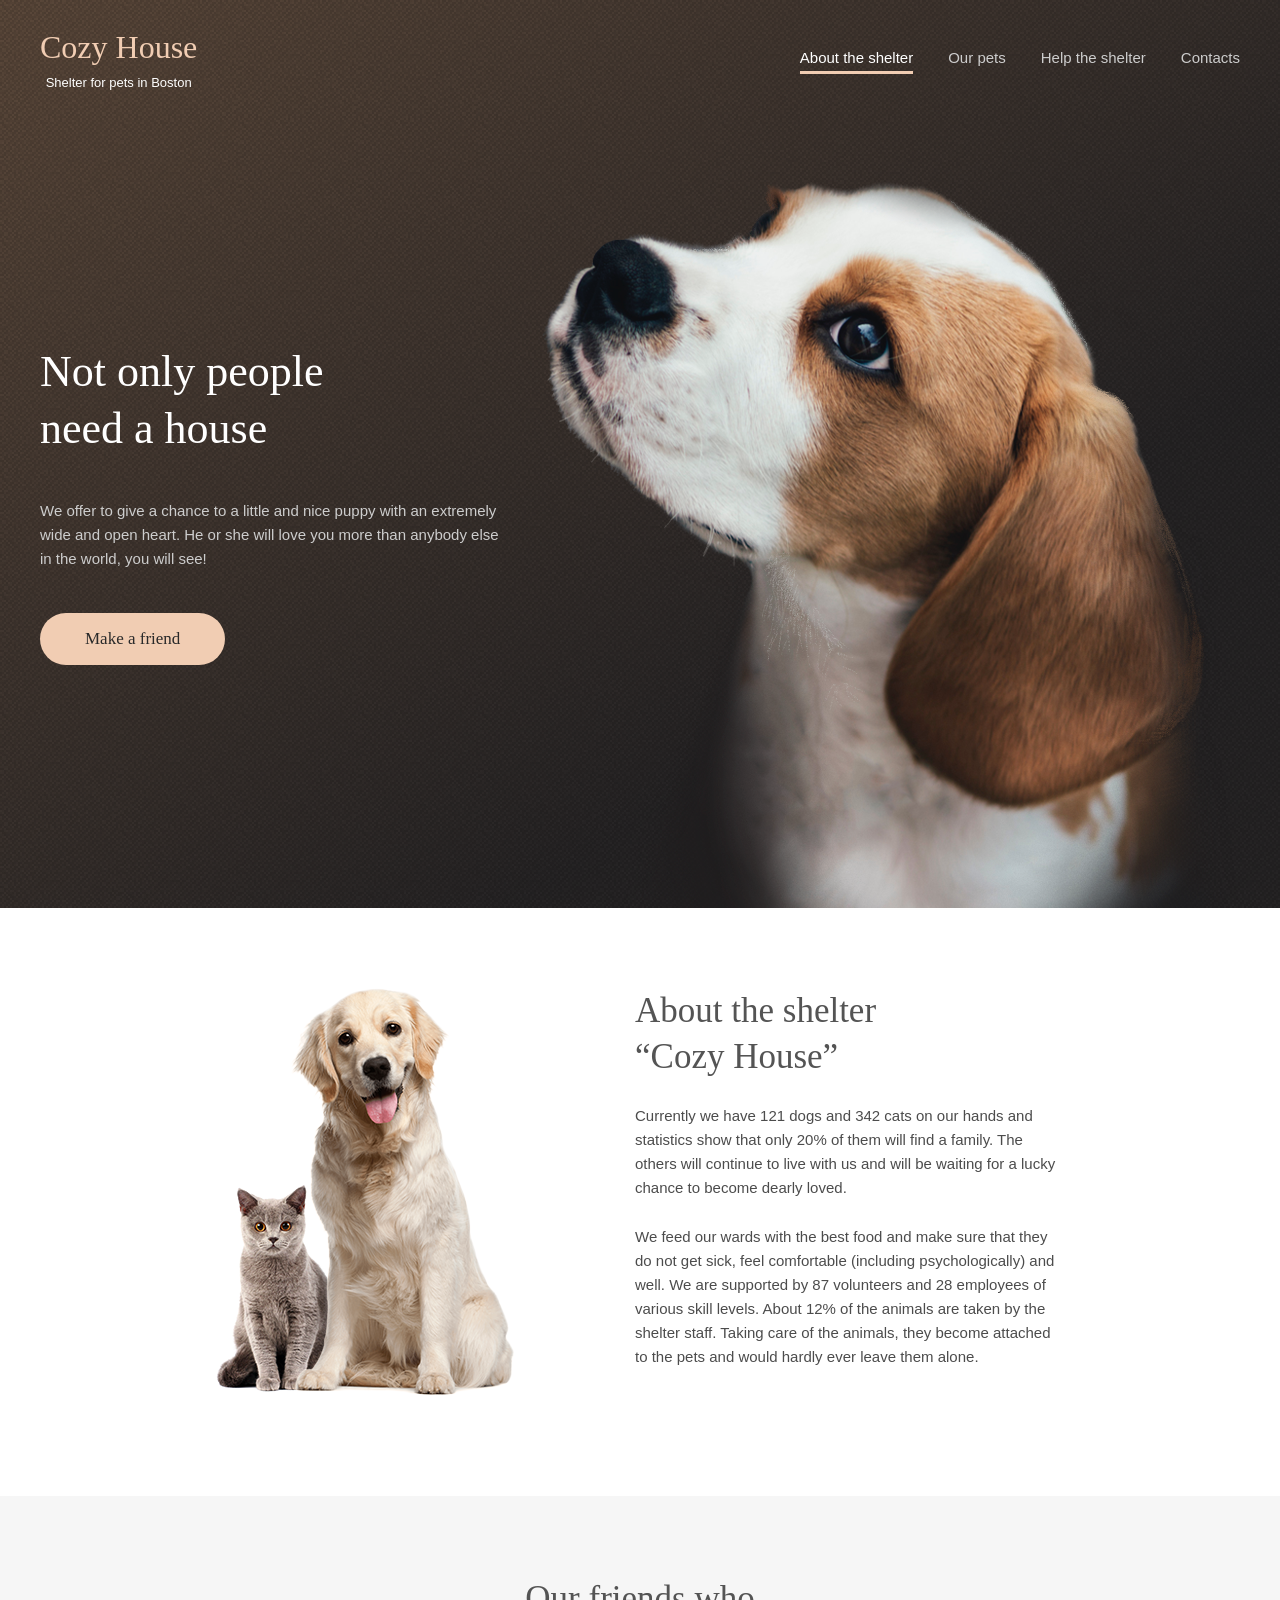
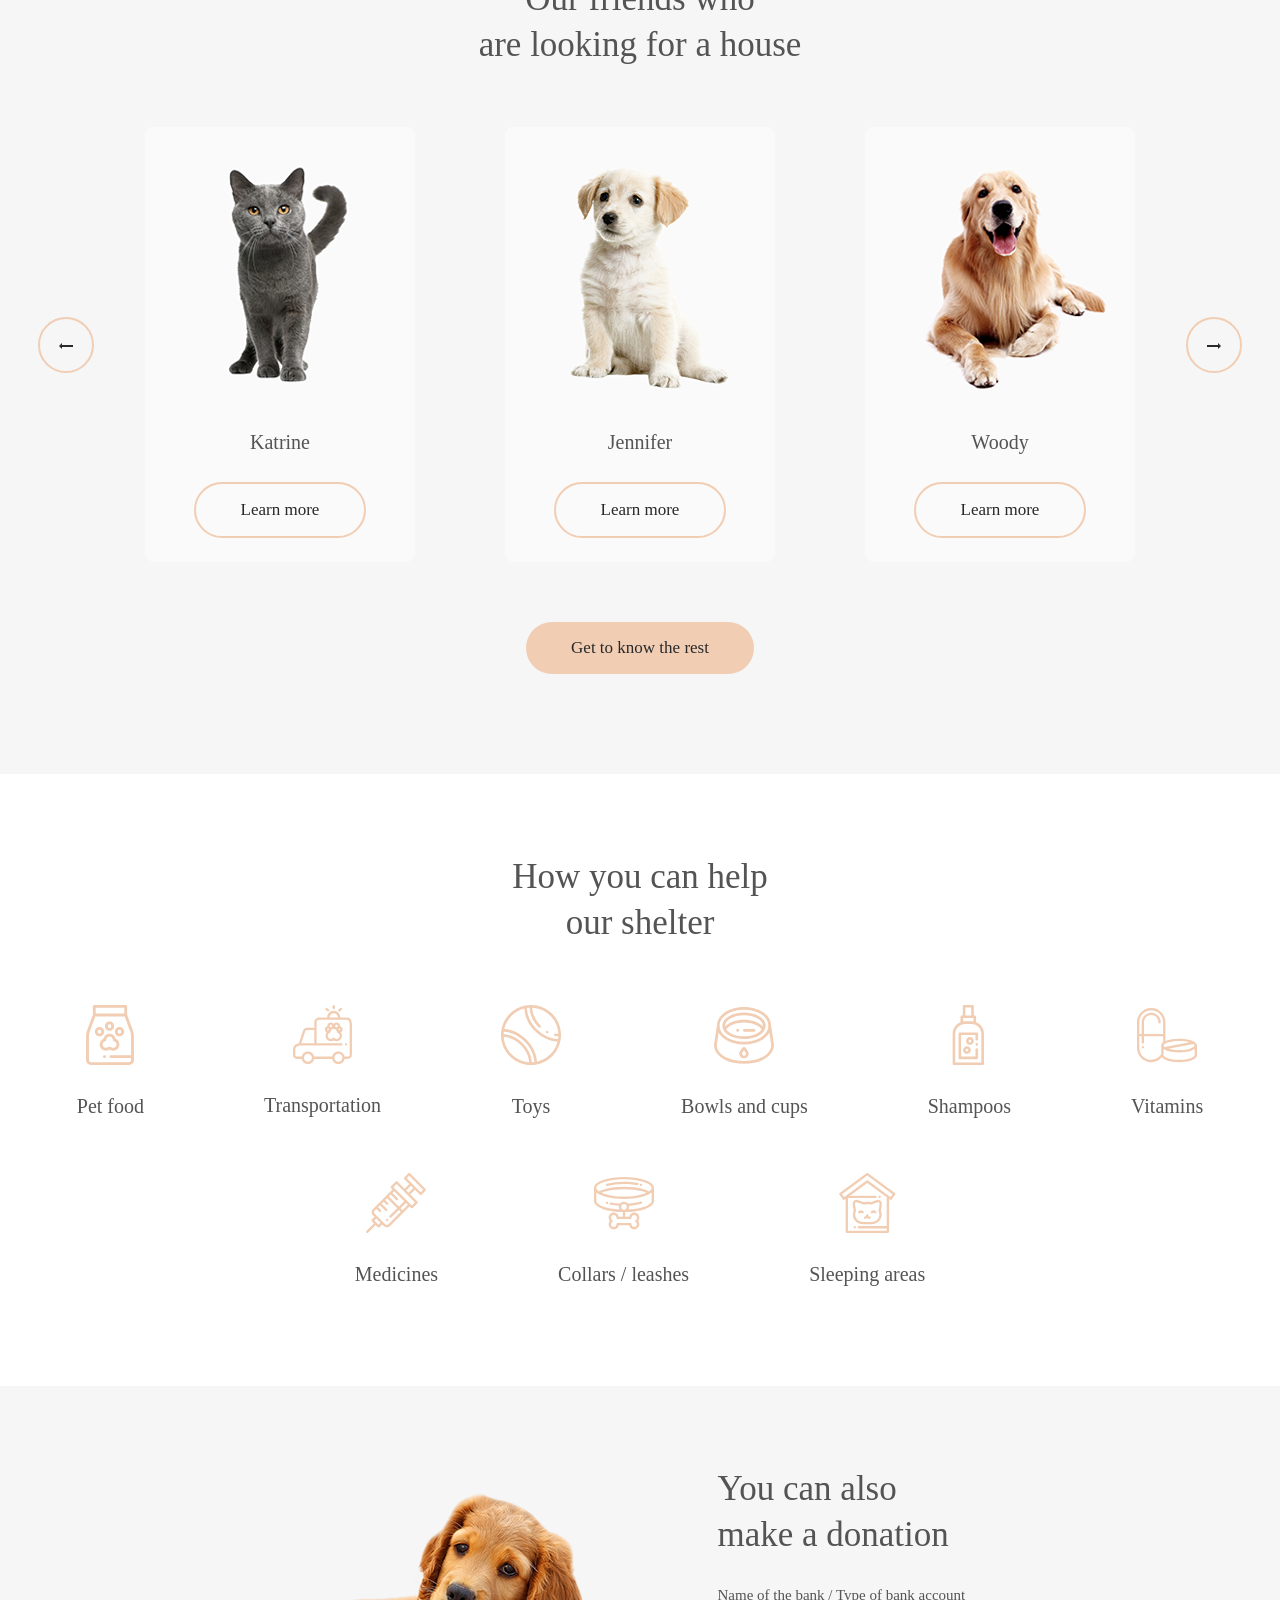
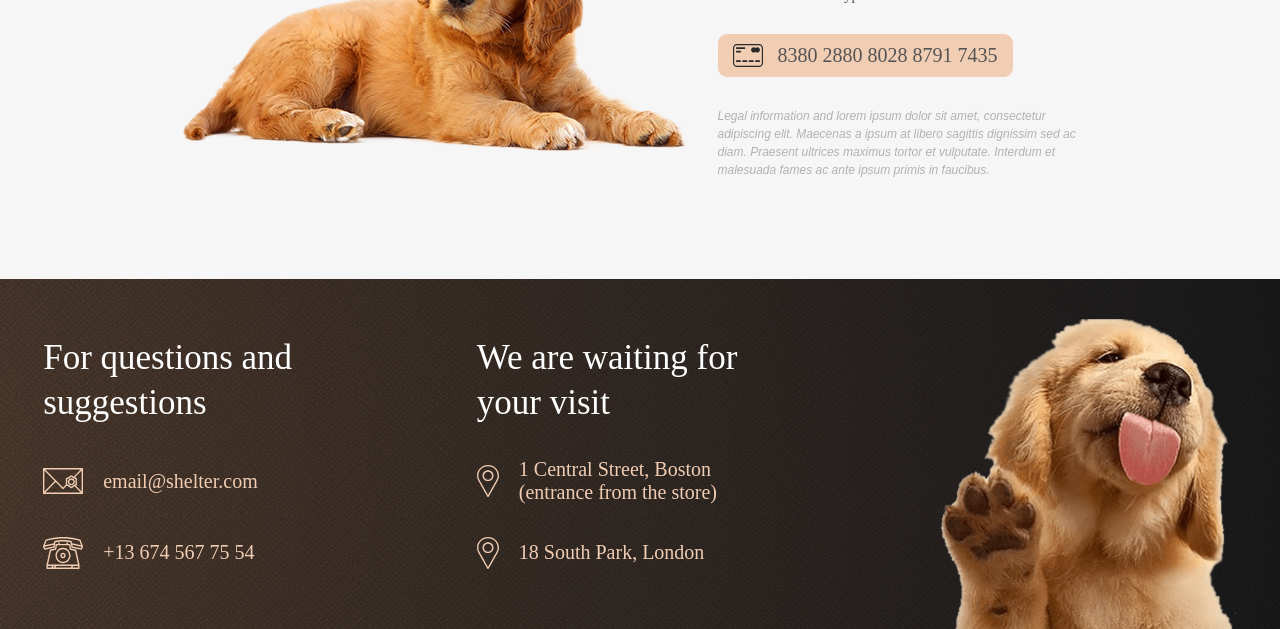
==== index.html @ e9c7942c "fix: images width, help section 320px" ====
<!doctype html>
<html lang="en">
  <head>
    <meta charset="UTF-8" />
    <meta name="viewport" content="width=device-width, initial-scale=1.0" />
    <title>Vite App</title>
    <link rel="stylesheet" href="src/assets/main.css" />
  </head>
  <body>
    <section id="hero" class="main-page__hero">
      <header class="main-page__hero-header">
        <strong class="main-page__hero-header-logo">
          <p class="logo-title main-page__hero-header-logo-title">Cozy House</p>
          <span class="logo-subtitle main-page__hero-header-logo-subtitle"
            >Shelter for pets in Boston</span
          >
        </strong>

        <nav class="main-page__hero-nav">
          <a class="p-l main-page__hero-nav-link-selected">About the shelter</a>
          <a class="p-l main-page__hero-nav-link" href="/our-pets.html"
            >Our pets</a
          >
          <a class="p-l main-page__hero-nav-link">Help the shelter</a>
          <a class="p-l main-page__hero-nav-link">Contacts</a>
        </nav>
        <button
          class="main-page__hero-nav-toggle"
          popovertarget="nav-panel-popover"
        >
          <svg
            width="30"
            height="22"
            viewBox="0 0 30 22"
            fill="none"
            xmlns="http://www.w3.org/2000/svg"
          >
            <line y1="21" x2="30" y2="21" stroke="#F1CDB3" stroke-width="2" />
            <line y1="11" x2="30" y2="11" stroke="#F1CDB3" stroke-width="2" />
            <line y1="1" x2="30" y2="1" stroke="#F1CDB3" stroke-width="2" />
          </svg>
        </button>
      </header>
      <div class="main-page__hero-start">
        <div class="main-page__hero-content">
          <h2 class="h2 main-page__hero-content-greeting">
            Not only people need a house
          </h2>
          <p class="p-l main-page__hero-content-description">
            We offer to give a chance to a little and nice puppy with an
            extremely wide and open heart. He or she will love you more than
            anybody else in the world, you will see!
          </p>
          <button class="button button-primary button-large">
            Make a friend
          </button>
        </div>
        <img src="src/assets/start-screen-puppy.png" alt="Puppy start screen" />
      </div>
    </section>

    <div id="nav-panel-popover" popover class="popover">
      <header class="popover__header">
        <button
          class="main-page__hero-nav-toggle"
          popovertarget="nav-panel-popover"
        >
          <svg
            width="30"
            height="30"
            viewBox="0 0 30 30"
            fill="none"
            xmlns="http://www.w3.org/2000/svg"
          >
            <line x1="24" y1="30" x2="24" stroke="#F1CDB3" stroke-width="2" />
            <line x1="14" y1="30" x2="14" stroke="#F1CDB3" stroke-width="2" />
            <line x1="4" y1="30" x2="4" stroke="#F1CDB3" stroke-width="2" />
          </svg>
        </button>
      </header>
      <nav class="popover__nav">
        <a class="p-mobile-menu popover__nav-link popover__nav-link-selected"
          >About the shelter</a
        >
        <a class="p-mobile-menu popover__nav-link" href="/our-pets.html"
          >Our pets</a
        >
        <a class="p-mobile-menu popover__nav-link">Help the shelter</a>
        <a class="p-mobile-menu popover__nav-link">Contacts</a>
      </nav>
    </div>

    <main id="main-page">
      <section id="about" class="main-page__about">
        <img
          class="main-page__about-image"
          loading="lazy"
          src="src/assets/about-pets.png"
          alt="about pets image"
        />
        <div class="main-page__about-content">
          <h3 class="h3 main-page__about-content-header">
            About the shelter<br />“Cozy House”
          </h3>
          <p class="p-l main-page__about-content-text">
            Currently we have 121 dogs and 342 cats on our hands and statistics
            show that only 20% of them will find a family. The others will
            continue to live with us and will be waiting for a lucky chance to
            become dearly loved.
          </p>
          <p class="p-l main-page__about-content-text">
            We feed our wards with the best food and make sure that they do not
            get sick, feel comfortable (including psychologically) and well. We
            are supported by 87 volunteers and 28 employees of various skill
            levels. About 12% of the animals are taken by the shelter staff.
            Taking care of the animals, they become attached to the pets and
            would hardly ever leave them alone.
          </p>
        </div>
      </section>
      <section id="pets" class="main-page__pets">
        <h3 class="h3 main-page__pets-header">
          Our friends who<br />
          are looking for a house
        </h3>
        <div class="main-page__pets-slider-container">
          <button class="button button-secondary button-short">
            <svg
              width="14"
              height="6"
              viewBox="0 0 14 6"
              fill="none"
              xmlns="http://www.w3.org/2000/svg"
            >
              <path d="M14 2V4H3V6L0 3L3 0V2H14Z" fill="#292929" />
            </svg>
          </button>
          <div class="main-page__pets-slider">
            <pet-card
              name="Katrine"
              img-url="./src/assets/pets-katrine.png"
            ></pet-card>
            <pet-card
              name="Jennifer"
              img-url="./src/assets/pets-jennifer.png"
            ></pet-card>
            <pet-card
              name="Woody"
              img-url="./src/assets/pets-woody.png"
            ></pet-card>
          </div>
          <button class="button button-secondary button-short">
            <svg
              width="14"
              height="6"
              viewBox="0 0 14 6"
              fill="none"
              xmlns="http://www.w3.org/2000/svg"
            >
              <path d="M0 4V2L11 2V0L14 3L11 6V4L0 4Z" fill="#292929" />
            </svg>
          </button>
        </div>
        <button class="button button-primary button-large">
          Get to know the rest
        </button>
      </section>
      <section id="help" class="main-page__help">
        <h3 class="h3 main-page__help-header">
          How you can help<br />
          our shelter
        </h3>
        <ul class="main-page__help-icons">
          <li>
            <figure class="main-page__help-icon">
              <img
                src="src/assets/icons/icon-pet-food.svg"
                alt="Pet food icon"
              />
              <figcaption class="h4">Pet food</figcaption>
            </figure>
          </li>
          <li>
            <figure class="main-page__help-icon">
              <img
                src="src/assets/icons/icon-transportation.svg"
                alt="Transportation icon"
              />
              <figcaption class="h4">Transportation</figcaption>
            </figure>
          </li>
          <li>
            <figure class="main-page__help-icon">
              <img src="src/assets/icons/icon-toys.svg" alt="Toys icon" />
              <figcaption class="h4">Toys</figcaption>
            </figure>
          </li>
          <li>
            <figure class="main-page__help-icon">
              <img
                src="src/assets/icons/icon-bowls-and-cups.svg"
                alt="Bowls and cups icon"
              />
              <figcaption class="h4">Bowls and cups</figcaption>
            </figure>
          </li>
          <li>
            <figure class="main-page__help-icon">
              <img
                src="src/assets/icons/icon-shampoos.svg"
                alt="Shampoos icon"
              />
              <figcaption class="h4">Shampoos</figcaption>
            </figure>
          </li>
          <li>
            <figure class="main-page__help-icon">
              <img
                src="src/assets/icons/icon-vitamins.svg"
                alt="Vitamins icon"
              />
              <figcaption class="h4">Vitamins</figcaption>
            </figure>
          </li>
          <li>
            <figure class="main-page__help-icon">
              <img
                src="src/assets/icons/icon-medicines.svg"
                alt="Medicines icon"
              />
              <figcaption class="h4">Medicines</figcaption>
            </figure>
          </li>
          <li>
            <figure class="main-page__help-icon">
              <img
                src="src/assets/icons/icon-collars-leashes.svg"
                alt="Collars / leashes icon"
              />
              <figcaption class="h4">Collars / leashes</figcaption>
            </figure>
          </li>
          <li>
            <figure class="main-page__help-icon">
              <img
                src="src/assets/icons/icon-sleeping-area.svg"
                alt="Sleeping areas icon"
              />
              <figcaption class="h4">Sleeping areas</figcaption>
            </figure>
          </li>
        </ul>
      </section>
      <section id="donation" class="main-page__donation">
        <img
          class="main-page__donation-image"
          src="src/assets/donation-dog.png"
          alt="donation dog picture"
        />
        <div class="main-page__donation-text">
          <h3 class="h3 main-page__donation-header">
            You can also<br />
            make a donation
          </h3>
          <h5 class="h5 main-page__donation-bank-name">
            Name of the bank / Type of bank account
          </h5>
          <div class="main-page__donation-credit-card">
            <img
              src="src/assets/icons/icon-credit-card.svg"
              alt="card number"
            />
            <em class="h4">8380 2880 8028 8791 7435</em>
          </div>
          <p class="p-s main-page__donation-legal-info">
            Legal information and lorem ipsum dolor sit amet, consectetur
            adipiscing elit. Maecenas a ipsum at libero sagittis dignissim sed
            ac diam. Praesent ultrices maximus tortor et vulputate. Interdum et
            malesuada fames ac ante ipsum primis in faucibus.
          </p>
        </div>
      </section>
    </main>
    <footer class="footer">
      <div class="footer-content">
        <div class="footer-content__contacts">
          <h3 class="h3 footer-contacts-title footer-title">
            For questions and suggestions
          </h3>
          <div class="footer-email footer-text">
            <img src="src/assets/icons/icon-email.svg" alt="email" />
            <address class="h4">email@shelter.com</address>
          </div>
          <div class="footer-phone footer-text">
            <img src="src/assets/icons/icon-phone.svg" alt="phone" />
            <address class="h4">+13 674 567 75 54</address>
          </div>
        </div>
        <div class="footer-content__locations">
          <h3 class="h3 footer-address-title footer-title">
            We are waiting for your visit
          </h3>
          <div class="footer-boston footer-text">
            <img src="src/assets/icons/icon-marker.svg" alt="address" />
            <address class="h4">
              1 Central Street, Boston (entrance from the store)
            </address>
          </div>
          <div class="footer-london footer-text">
            <img src="src/assets/icons/icon-marker.svg" alt="address" />
            <address class="h4">18 South Park, London</address>
          </div>
        </div>
      </div>
      <img
        class="footer-image"
        src="src/assets/footer-puppy.png"
        alt="puppy picture"
      />
    </footer>
    <script type="module" src="src/main.js"></script>
  </body>
</html>
---- src/assets/main.css ----
@import "base.css";

/*main page start screen*/

.main-page__hero {
  padding: 30px 40px 0px 40px;
  display: flex;
  gap: 90px;
  flex-direction: column;
  justify-content: space-between;
  background: var(--start-screen-gradient-background);
}

.main-page__hero-header {
  height: 60px;
  display: flex;
  justify-content: space-between;
}

.main-page__hero-header-logo {
  display: flex;
  flex-direction: column;
  justify-content: space-between;
  font-weight: normal;
}

.main-page__hero-header-logo-title {
  color: var(--color-primary);
}

.main-page__hero-header-logo-subtitle {
  text-align: center;
  color: var(--color-light-xl);
}

.main-page__hero-nav {
  display: flex;
  gap: 35px;
  padding: 16px 0 20px;
}

.main-page__hero-nav-toggle {
  display: none;
}

.main-page__hero-nav-link {
  color: var(--color-dark-s);
}

.main-page__hero-nav-link-selected {
  position: relative;
  color: var(--color-light-xl);
}

.main-page__hero-nav-link-selected::after {
  content: "";
  position: absolute;
  left: 0;
  bottom: -4px;
  width: 100%;
  height: 3px;
  background-color: var(--color-primary);
}

.main-page__hero-start {
  display: flex;
  justify-content: center;
  gap: 42px;
}

.main-page__hero-content {
  align-self: center;
  display: flex;
  gap: 42px;
  max-width: 460px;
  flex-direction: column;
  margin-bottom: 80px;
}

.main-page__hero-content-greeting {
  width: 70%;
  color: var(--color-light-xl);
}

.main-page__hero-content-description {
  color: var(--color-dark-s);
}

/* main page about section */

.main-page__about {
  background-color: var(--color-light-xl);
  padding: 80px 40px 100px;
  display: flex;
  justify-content: center;
  column-gap: 120px;
}

.main-page__about-content {
  max-width: 430px;
  display: flex;
  flex-direction: column;
  gap: 25px;
}

.main-page__about-content-header {
  max-width: 370px;
  color: var(--color-dark-l);
}

.main-page__about-content-text {
  color: var(--color-dark-xl);
}

/* main page pets section */

.main-page__pets {
  display: flex;
  gap: 60px;
  flex-direction: column;
  padding: 80px 40px 100px;
  background-color: var(--color-light-l);
  align-items: center;
}

.main-page__pets-header {
  text-align: center;
  max-width: 400px;
  color: var(--color-dark-l);
}

.main-page__pets-slider-container {
  width: 100%;
  display: flex;
  justify-content: space-between;
  align-items: center;
}

.main-page__pets-slider {
  display: flex;
  gap: 90px;
}

/* main page help section */

.main-page__help {
  display: flex;
  gap: 60px;
  flex-direction: column;
  padding: 80px 40px 100px;
  align-items: center;
}

.main-page__help-header {
  color: var(--color-dark-l);
  text-align: center;
}

.main-page__help-icons {
  list-style: none;
  max-width: 1200px;
  display: flex;
  flex-wrap: wrap;
  column-gap: 120px;
  row-gap: 55px;
  justify-content: center;
}

.main-page__help-icon {
  display: flex;
  flex-direction: column;
  gap: 30px;
  align-items: center;
  text-align: center;
  color: var(--color-dark-l);
}

.main-page__help-icon img {
  max-width: 60px;
  max-height: 60px;
}

/* main page donation section */

.main-page__donation {
  padding: 80px 0px 100px;
  display: flex;
  background-color: var(--color-light-l);
  gap: 30px;
  justify-content: center;
  align-items: center;
}

.main-page__donation-image {
  width: 100%;
  max-width: 505px;
}

.main-page__donation-text {
  display: flex;
  flex-direction: column;
  max-width: 380px;
  gap: 30px;
}

.main-page__donation-header {
  color: var(--color-dark-l);
}

.main-page__donation-bank-name {
  color: var(--color-dark-l);
}

.main-page__donation-credit-card {
  display: flex;
  width: fit-content;
  min-width: 281px;
  gap: 15px;
  padding: 10px 15px;
  color: var(--color-dark-l);
  background-color: var(--color-primary);
  border-radius: 9px;
}

.main-page__donation-legal-info {
  color: var(--color-dark-m);
}

@media (max-width: 900px) {
  .main-page__help-icons {
    display: grid;
    grid-template-columns: repeat(3, auto);
    column-gap: 60px;
  }

  .main-page__donation {
    flex-direction: column-reverse;
  }
}

@media (max-width: 768px), (orientation: portrait) {
  /*main page start screen*/
  .main-page__hero {
    padding: 30px 30px 0;
    gap: 60px;
  }

  .main-page__hero-start {
    flex-direction: column;
    align-items: center;
    gap: 100px;
  }

  .main-page__hero-content {
    margin: 0;
  }

  .main-page__hero-start img {
    width: 80%;
    align-self: flex-end;
  }

  .main-page__hero-content button {
    align-self: center;
  }

  /* main page about section */
  .main-page__about {
    padding: 80px 10px 100px;
    flex-direction: column-reverse;
    align-items: center;
    gap: 80px;
  }

  /* main page our pets section */

  /* main page help section */
}

/* main page header nav panel */
@media (max-width: 700px) {
  .main-page__hero-nav {
    display: none;
  }

  .main-page__hero-nav-toggle {
    display: initial;
    background: none;
    border: 0;
  }

  .main-page__hero-nav-toggle:hover * {
    cursor: url(cursor/pointer.svg), auto;
  }
}

@media (max-width: 550px) {
  .main-page__help-icons {
    grid-template-columns: repeat(2, auto);
    gap: 30px;
  }
}

@media (max-width: 420px) {
  .main-page__donation {
    padding: 42px 20px;
  }
  .main-page__donation-text {
    align-items: center;
    text-align: center;
    gap: 20px;
  }

  .main-page__donation-credit-card .h4 {
    font-size: 15px;
    line-height: 110%;
    letter-spacing: 6%;
  }

  .main-page__donation-bank-name {
    line-height: 160%;
    letter-spacing: 0;
  }

  .main-page__donation-legal-info {
    text-align: justify;
  }
}

@media (max-width: 320px) {
  /*main page start screen*/
  .main-page__hero {
    padding: 30px 10px 0;
  }

  .main-page__hero-header {
    padding: 0 10px;
  }

  .main-page__hero-start {
    gap: 105px;
  }

  .main-page__hero-content {
    max-width: 300px;
    margin: 0;
    align-items: center;
    text-align: center;
  }

  .main-page__hero-start img {
    width: 87%;
    align-self: center;
  }
  /* main page about section */

  .main-page__about {
    padding: 42px 25px;
    gap: 42px;
  }

  .main-page__about-content-header {
    max-width: 300px;
    text-align: center;
  }

  .main-page__about-content-text {
    text-align: justify;
  }

  .main-page__about-image {
    padding: 0 5px;
    width: 100%;
  }

  /* main page help section */
  .main-page__help {
    padding: 42px 15px;
    gap: 42px;
  }

  .main-page__help-icon {
    gap: 20px;
  }

  .main-page__help-icon img {
    max-width: 50px;
    max-height: 50px;
  }

  .main-page__help-icon figcaption {
    font-size: 15px;
    line-height: 110%;
    letter-spacing: 6%;
  }
}
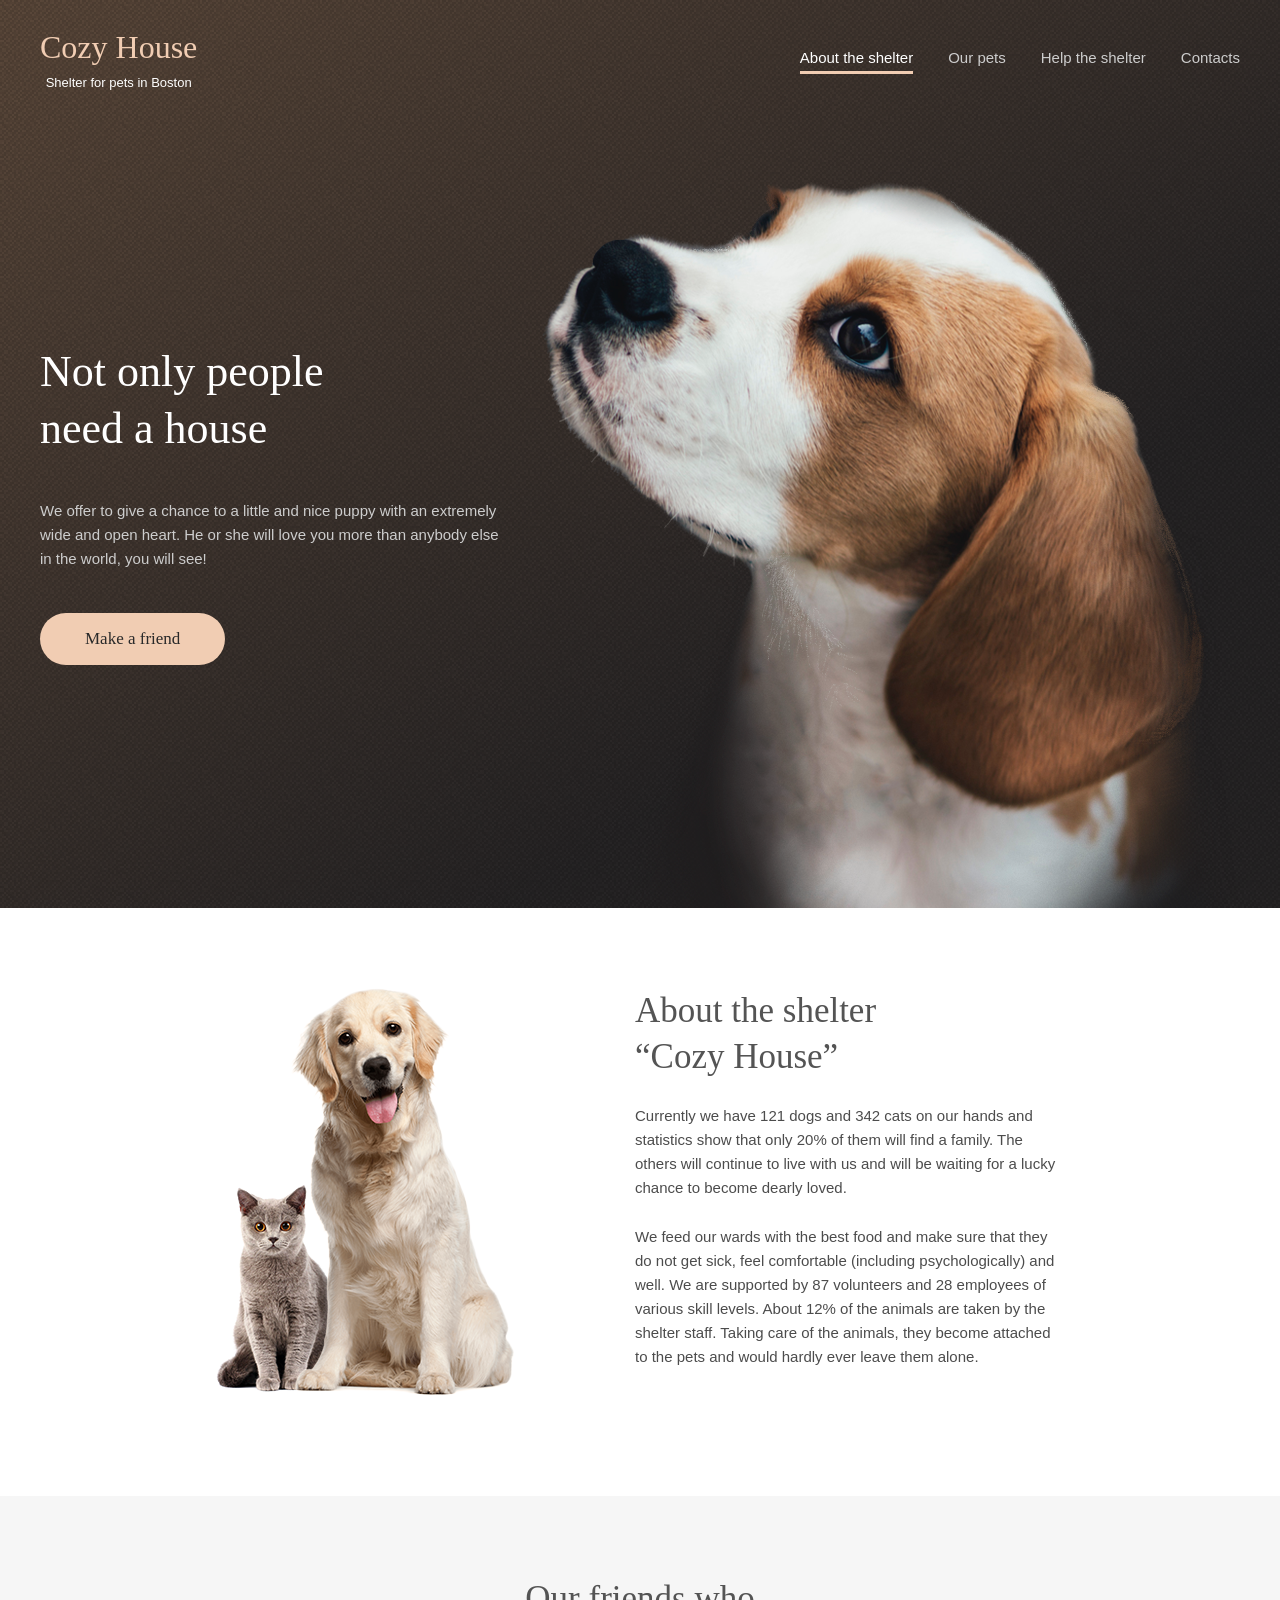
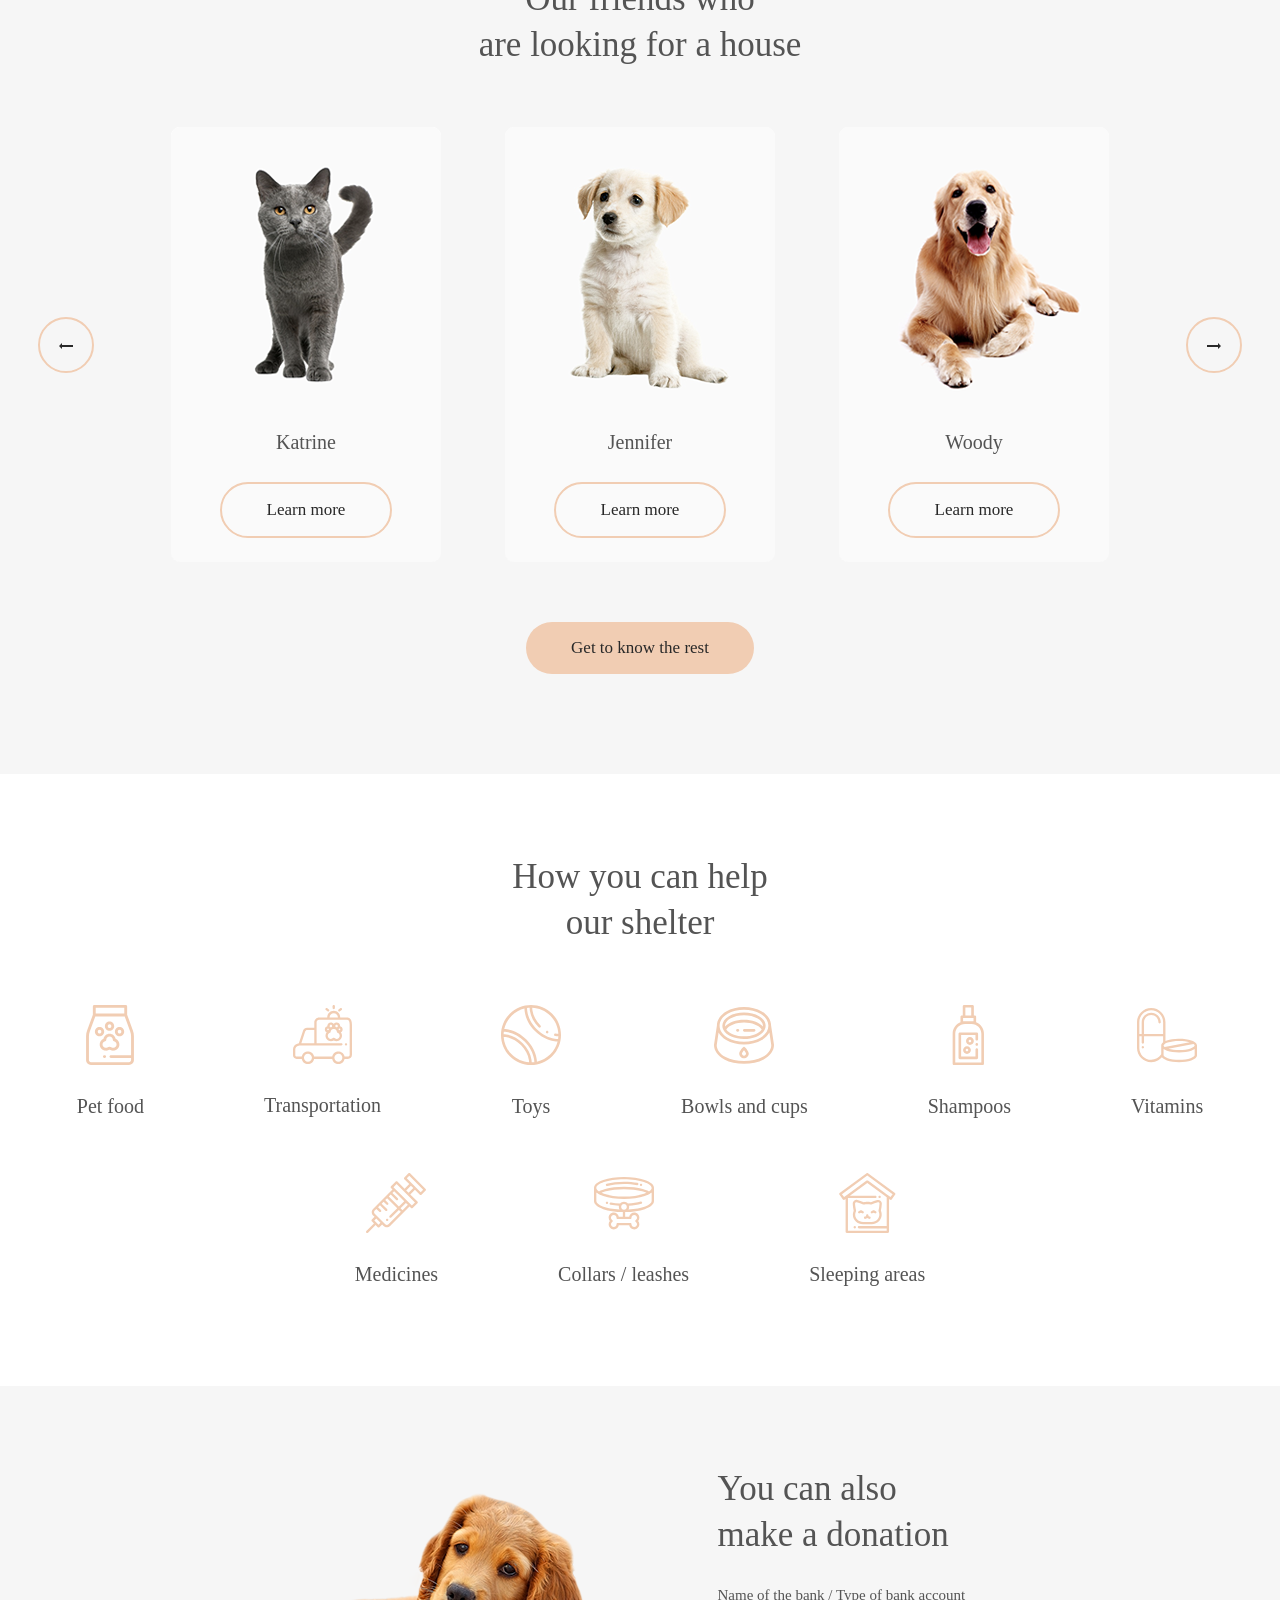
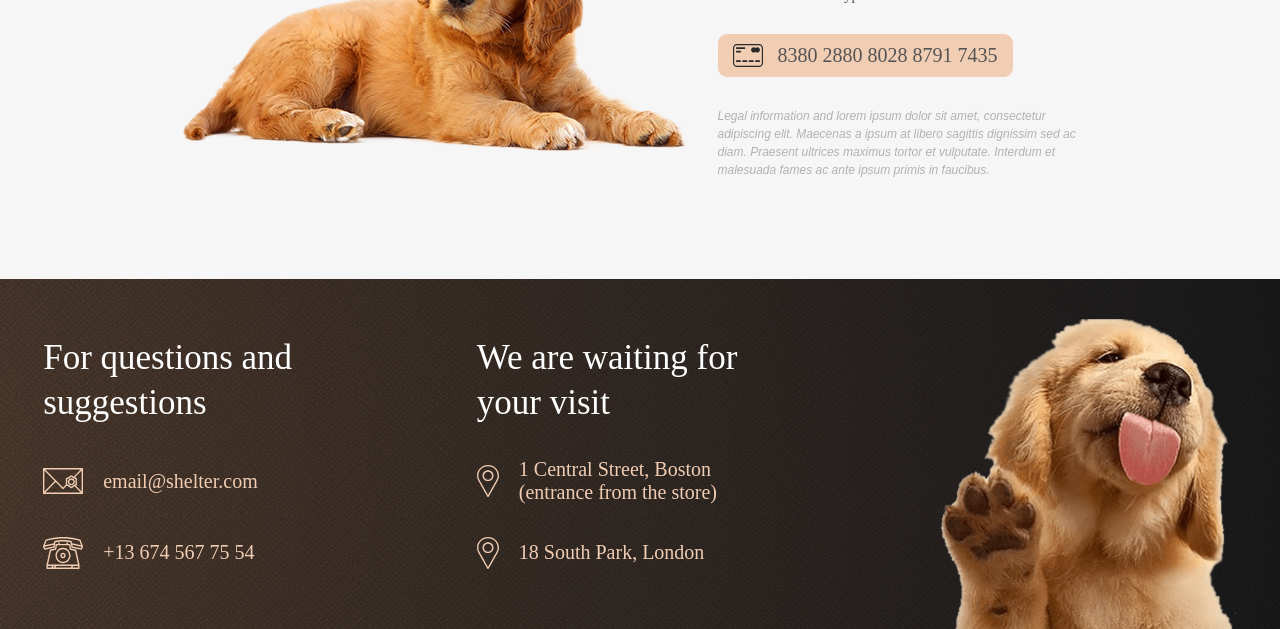
==== commit c0a26bc6: "feat: main page our pets section 320/768" ====
--- a/index.html
+++ b/index.html
@@ -124,7 +124,9 @@
           are looking for a house
         </h3>
         <div class="main-page__pets-slider-container">
-          <button class="button button-secondary button-short">
+          <button
+            class="button button-secondary button-short main-page__pets-slider-button"
+          >
             <svg
               width="14"
               height="6"
@@ -149,7 +151,9 @@
               img-url="./src/assets/pets-woody.png"
             ></pet-card>
           </div>
-          <button class="button button-secondary button-short">
+          <button
+            class="button button-secondary button-short main-page__pets-slider-button"
+          >
             <svg
               width="14"
               height="6"
@@ -160,6 +164,30 @@
               <path d="M0 4V2L11 2V0L14 3L11 6V4L0 4Z" fill="#292929" />
             </svg>
           </button>
+          <div class="main-page__pets-under-slider-buttons">
+            <button class="button button-secondary button-short">
+              <svg
+                width="14"
+                height="6"
+                viewBox="0 0 14 6"
+                fill="none"
+                xmlns="http://www.w3.org/2000/svg"
+              >
+                <path d="M14 2V4H3V6L0 3L3 0V2H14Z" fill="#292929" />
+              </svg>
+            </button>
+            <button class="button button-secondary button-short">
+              <svg
+                width="14"
+                height="6"
+                viewBox="0 0 14 6"
+                fill="none"
+                xmlns="http://www.w3.org/2000/svg"
+              >
+                <path d="M0 4V2L11 2V0L14 3L11 6V4L0 4Z" fill="#292929" />
+              </svg>
+            </button>
+          </div>
         </div>
         <button class="button button-primary button-large">
           Get to know the rest
--- a/src/assets/main.css
+++ b/src/assets/main.css
@@ -130,15 +130,24 @@
 }
 
 .main-page__pets-slider-container {
+  display: flex;
+  max-width: 1200px;
   width: 100%;
-  display: flex;
   justify-content: space-between;
   align-items: center;
+  column-gap: 12px;
+  row-gap: 20px;
 }
 
 .main-page__pets-slider {
   display: flex;
-  gap: 90px;
+  max-width: 990px;
+  column-gap: clamp(40px, 5vw, 90px);
+  overflow: hidden;
+}
+
+.main-page__pets-under-slider-buttons {
+  display: none;
 }
 
 /* main page help section */
@@ -220,6 +229,7 @@
   color: var(--color-dark-l);
   background-color: var(--color-primary);
   border-radius: 9px;
+  white-space: nowrap;
 }
 
 .main-page__donation-legal-info {
@@ -274,7 +284,9 @@
 
   /* main page our pets section */
 
-  /* main page help section */
+  .main-page__pets {
+    padding: 80px 30px 100px;
+  }
 }
 
 /* main page header nav panel */
@@ -294,10 +306,38 @@
   }
 }
 
+/* main page help section */
 @media (max-width: 550px) {
   .main-page__help-icons {
     grid-template-columns: repeat(2, auto);
     gap: 30px;
+  }
+}
+
+@media (max-width: 480px) {
+  /* main page our pets section */
+  .main-page__pets {
+    padding: 42px 10px;
+    gap: 42px;
+  }
+
+  .main-page__pets-slider-container {
+    max-width: 270px;
+    flex-direction: column;
+  }
+
+  .main-page__pets-slider {
+    width: 100%;
+  }
+
+  .main-page__pets-slider-button {
+    display: none;
+  }
+
+  .main-page__pets-under-slider-buttons {
+    display: flex;
+    width: 270px;
+    justify-content: space-around;
   }
 }
 
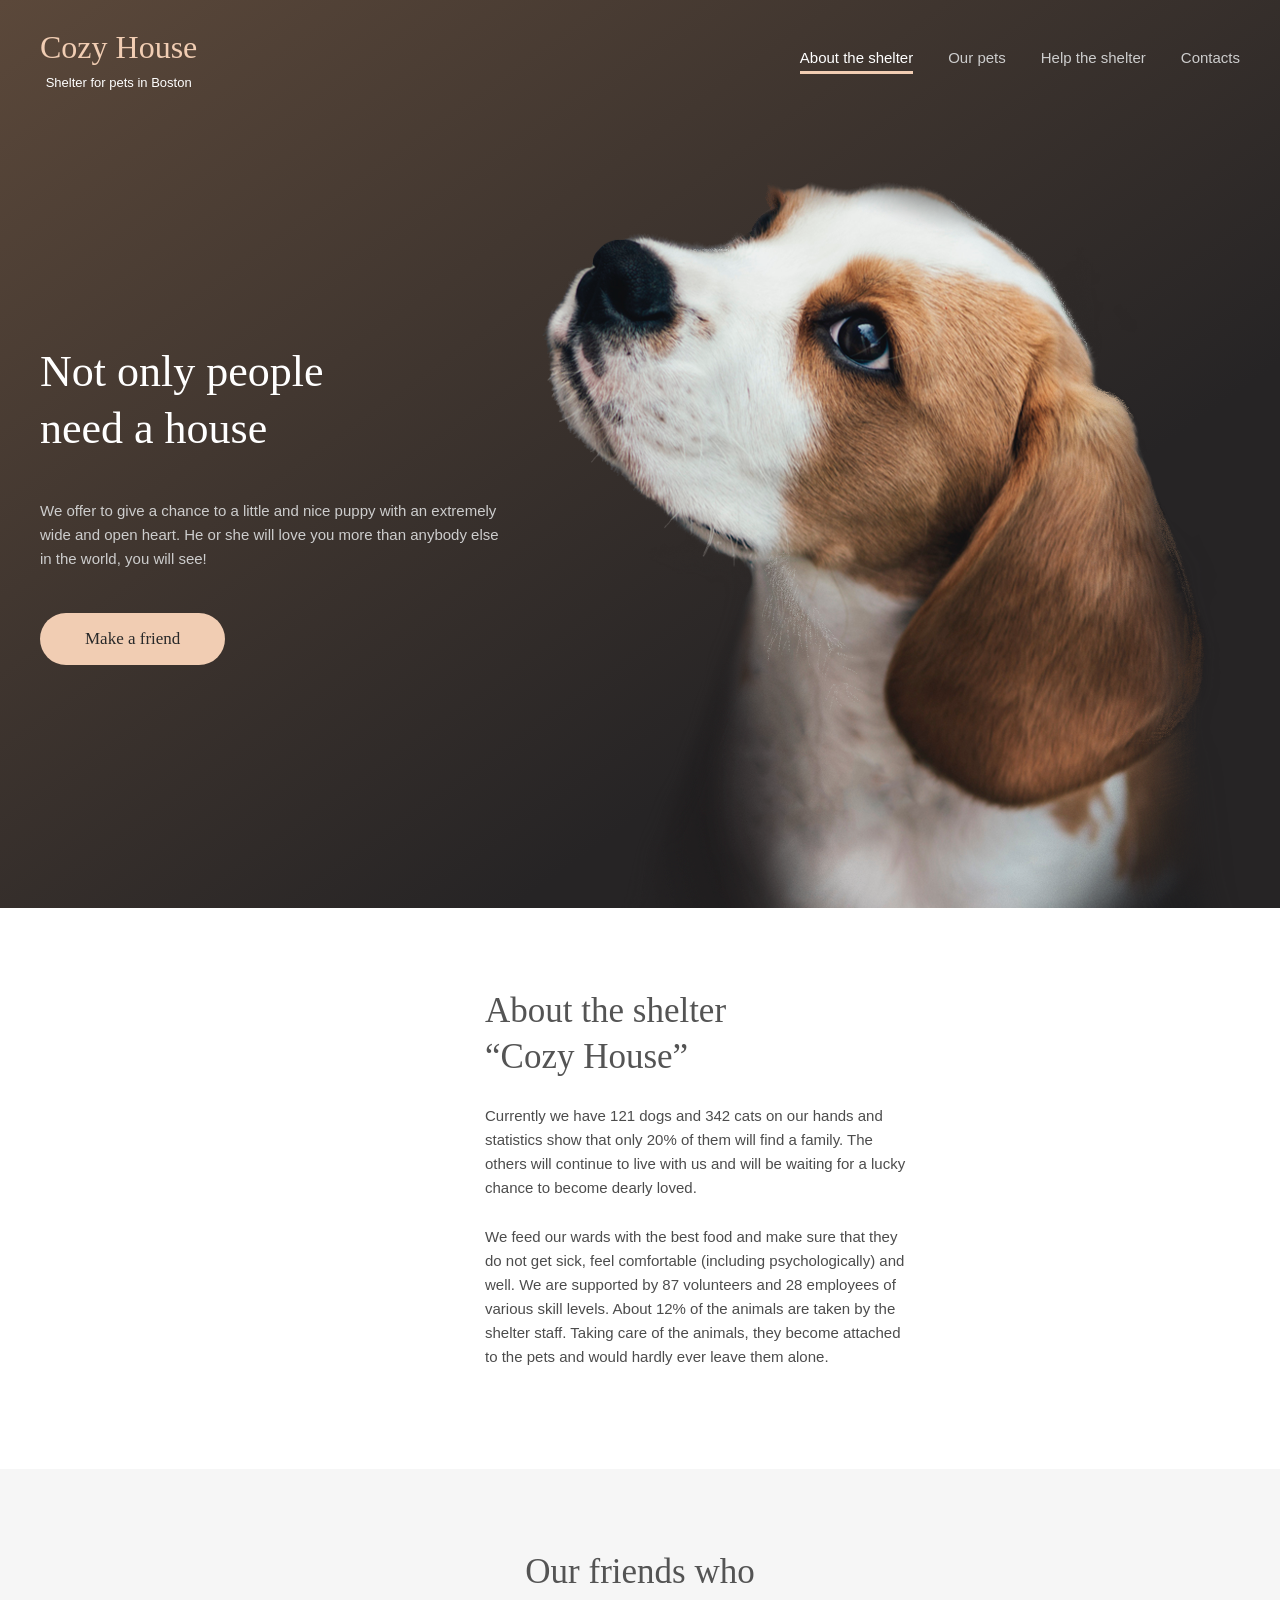
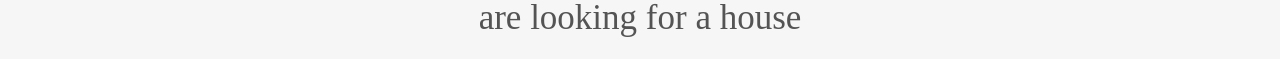
==== commit e9aea966: "chore: project file structure (pages, components, assets, utils)" ====
--- a/index.html
+++ b/index.html
@@ -1,351 +1,14 @@
 <!doctype html>
-<html lang="en">
+<html lang="ru">
   <head>
     <meta charset="UTF-8" />
-    <meta name="viewport" content="width=device-width, initial-scale=1.0" />
-    <title>Vite App</title>
-    <link rel="stylesheet" href="src/assets/main.css" />
+    <meta http-equiv="refresh" content="0; URL='src/pages/main/index.html'" />
+    <title>Перенаправление...</title>
   </head>
   <body>
-    <section id="hero" class="main-page__hero">
-      <header class="main-page__hero-header">
-        <strong class="main-page__hero-header-logo">
-          <p class="logo-title main-page__hero-header-logo-title">Cozy House</p>
-          <span class="logo-subtitle main-page__hero-header-logo-subtitle"
-            >Shelter for pets in Boston</span
-          >
-        </strong>
-
-        <nav class="main-page__hero-nav">
-          <a class="p-l main-page__hero-nav-link-selected">About the shelter</a>
-          <a class="p-l main-page__hero-nav-link" href="/our-pets.html"
-            >Our pets</a
-          >
-          <a class="p-l main-page__hero-nav-link">Help the shelter</a>
-          <a class="p-l main-page__hero-nav-link">Contacts</a>
-        </nav>
-        <button
-          class="main-page__hero-nav-toggle"
-          popovertarget="nav-panel-popover"
-        >
-          <svg
-            width="30"
-            height="22"
-            viewBox="0 0 30 22"
-            fill="none"
-            xmlns="http://www.w3.org/2000/svg"
-          >
-            <line y1="21" x2="30" y2="21" stroke="#F1CDB3" stroke-width="2" />
-            <line y1="11" x2="30" y2="11" stroke="#F1CDB3" stroke-width="2" />
-            <line y1="1" x2="30" y2="1" stroke="#F1CDB3" stroke-width="2" />
-          </svg>
-        </button>
-      </header>
-      <div class="main-page__hero-start">
-        <div class="main-page__hero-content">
-          <h2 class="h2 main-page__hero-content-greeting">
-            Not only people need a house
-          </h2>
-          <p class="p-l main-page__hero-content-description">
-            We offer to give a chance to a little and nice puppy with an
-            extremely wide and open heart. He or she will love you more than
-            anybody else in the world, you will see!
-          </p>
-          <button class="button button-primary button-large">
-            Make a friend
-          </button>
-        </div>
-        <img src="src/assets/start-screen-puppy.png" alt="Puppy start screen" />
-      </div>
-    </section>
-
-    <div id="nav-panel-popover" popover class="popover">
-      <header class="popover__header">
-        <button
-          class="main-page__hero-nav-toggle"
-          popovertarget="nav-panel-popover"
-        >
-          <svg
-            width="30"
-            height="30"
-            viewBox="0 0 30 30"
-            fill="none"
-            xmlns="http://www.w3.org/2000/svg"
-          >
-            <line x1="24" y1="30" x2="24" stroke="#F1CDB3" stroke-width="2" />
-            <line x1="14" y1="30" x2="14" stroke="#F1CDB3" stroke-width="2" />
-            <line x1="4" y1="30" x2="4" stroke="#F1CDB3" stroke-width="2" />
-          </svg>
-        </button>
-      </header>
-      <nav class="popover__nav">
-        <a class="p-mobile-menu popover__nav-link popover__nav-link-selected"
-          >About the shelter</a
-        >
-        <a class="p-mobile-menu popover__nav-link" href="/our-pets.html"
-          >Our pets</a
-        >
-        <a class="p-mobile-menu popover__nav-link">Help the shelter</a>
-        <a class="p-mobile-menu popover__nav-link">Contacts</a>
-      </nav>
-    </div>
-
-    <main id="main-page">
-      <section id="about" class="main-page__about">
-        <img
-          class="main-page__about-image"
-          loading="lazy"
-          src="src/assets/about-pets.png"
-          alt="about pets image"
-        />
-        <div class="main-page__about-content">
-          <h3 class="h3 main-page__about-content-header">
-            About the shelter<br />“Cozy House”
-          </h3>
-          <p class="p-l main-page__about-content-text">
-            Currently we have 121 dogs and 342 cats on our hands and statistics
-            show that only 20% of them will find a family. The others will
-            continue to live with us and will be waiting for a lucky chance to
-            become dearly loved.
-          </p>
-          <p class="p-l main-page__about-content-text">
-            We feed our wards with the best food and make sure that they do not
-            get sick, feel comfortable (including psychologically) and well. We
-            are supported by 87 volunteers and 28 employees of various skill
-            levels. About 12% of the animals are taken by the shelter staff.
-            Taking care of the animals, they become attached to the pets and
-            would hardly ever leave them alone.
-          </p>
-        </div>
-      </section>
-      <section id="pets" class="main-page__pets">
-        <h3 class="h3 main-page__pets-header">
-          Our friends who<br />
-          are looking for a house
-        </h3>
-        <div class="main-page__pets-slider-container">
-          <button
-            class="button button-secondary button-short main-page__pets-slider-button"
-          >
-            <svg
-              width="14"
-              height="6"
-              viewBox="0 0 14 6"
-              fill="none"
-              xmlns="http://www.w3.org/2000/svg"
-            >
-              <path d="M14 2V4H3V6L0 3L3 0V2H14Z" fill="#292929" />
-            </svg>
-          </button>
-          <div class="main-page__pets-slider">
-            <pet-card
-              name="Katrine"
-              img-url="./src/assets/pets-katrine.png"
-            ></pet-card>
-            <pet-card
-              name="Jennifer"
-              img-url="./src/assets/pets-jennifer.png"
-            ></pet-card>
-            <pet-card
-              name="Woody"
-              img-url="./src/assets/pets-woody.png"
-            ></pet-card>
-          </div>
-          <button
-            class="button button-secondary button-short main-page__pets-slider-button"
-          >
-            <svg
-              width="14"
-              height="6"
-              viewBox="0 0 14 6"
-              fill="none"
-              xmlns="http://www.w3.org/2000/svg"
-            >
-              <path d="M0 4V2L11 2V0L14 3L11 6V4L0 4Z" fill="#292929" />
-            </svg>
-          </button>
-          <div class="main-page__pets-under-slider-buttons">
-            <button class="button button-secondary button-short">
-              <svg
-                width="14"
-                height="6"
-                viewBox="0 0 14 6"
-                fill="none"
-                xmlns="http://www.w3.org/2000/svg"
-              >
-                <path d="M14 2V4H3V6L0 3L3 0V2H14Z" fill="#292929" />
-              </svg>
-            </button>
-            <button class="button button-secondary button-short">
-              <svg
-                width="14"
-                height="6"
-                viewBox="0 0 14 6"
-                fill="none"
-                xmlns="http://www.w3.org/2000/svg"
-              >
-                <path d="M0 4V2L11 2V0L14 3L11 6V4L0 4Z" fill="#292929" />
-              </svg>
-            </button>
-          </div>
-        </div>
-        <button class="button button-primary button-large">
-          Get to know the rest
-        </button>
-      </section>
-      <section id="help" class="main-page__help">
-        <h3 class="h3 main-page__help-header">
-          How you can help<br />
-          our shelter
-        </h3>
-        <ul class="main-page__help-icons">
-          <li>
-            <figure class="main-page__help-icon">
-              <img
-                src="src/assets/icons/icon-pet-food.svg"
-                alt="Pet food icon"
-              />
-              <figcaption class="h4">Pet food</figcaption>
-            </figure>
-          </li>
-          <li>
-            <figure class="main-page__help-icon">
-              <img
-                src="src/assets/icons/icon-transportation.svg"
-                alt="Transportation icon"
-              />
-              <figcaption class="h4">Transportation</figcaption>
-            </figure>
-          </li>
-          <li>
-            <figure class="main-page__help-icon">
-              <img src="src/assets/icons/icon-toys.svg" alt="Toys icon" />
-              <figcaption class="h4">Toys</figcaption>
-            </figure>
-          </li>
-          <li>
-            <figure class="main-page__help-icon">
-              <img
-                src="src/assets/icons/icon-bowls-and-cups.svg"
-                alt="Bowls and cups icon"
-              />
-              <figcaption class="h4">Bowls and cups</figcaption>
-            </figure>
-          </li>
-          <li>
-            <figure class="main-page__help-icon">
-              <img
-                src="src/assets/icons/icon-shampoos.svg"
-                alt="Shampoos icon"
-              />
-              <figcaption class="h4">Shampoos</figcaption>
-            </figure>
-          </li>
-          <li>
-            <figure class="main-page__help-icon">
-              <img
-                src="src/assets/icons/icon-vitamins.svg"
-                alt="Vitamins icon"
-              />
-              <figcaption class="h4">Vitamins</figcaption>
-            </figure>
-          </li>
-          <li>
-            <figure class="main-page__help-icon">
-              <img
-                src="src/assets/icons/icon-medicines.svg"
-                alt="Medicines icon"
-              />
-              <figcaption class="h4">Medicines</figcaption>
-            </figure>
-          </li>
-          <li>
-            <figure class="main-page__help-icon">
-              <img
-                src="src/assets/icons/icon-collars-leashes.svg"
-                alt="Collars / leashes icon"
-              />
-              <figcaption class="h4">Collars / leashes</figcaption>
-            </figure>
-          </li>
-          <li>
-            <figure class="main-page__help-icon">
-              <img
-                src="src/assets/icons/icon-sleeping-area.svg"
-                alt="Sleeping areas icon"
-              />
-              <figcaption class="h4">Sleeping areas</figcaption>
-            </figure>
-          </li>
-        </ul>
-      </section>
-      <section id="donation" class="main-page__donation">
-        <img
-          class="main-page__donation-image"
-          src="src/assets/donation-dog.png"
-          alt="donation dog picture"
-        />
-        <div class="main-page__donation-text">
-          <h3 class="h3 main-page__donation-header">
-            You can also<br />
-            make a donation
-          </h3>
-          <h5 class="h5 main-page__donation-bank-name">
-            Name of the bank / Type of bank account
-          </h5>
-          <div class="main-page__donation-credit-card">
-            <img
-              src="src/assets/icons/icon-credit-card.svg"
-              alt="card number"
-            />
-            <em class="h4">8380 2880 8028 8791 7435</em>
-          </div>
-          <p class="p-s main-page__donation-legal-info">
-            Legal information and lorem ipsum dolor sit amet, consectetur
-            adipiscing elit. Maecenas a ipsum at libero sagittis dignissim sed
-            ac diam. Praesent ultrices maximus tortor et vulputate. Interdum et
-            malesuada fames ac ante ipsum primis in faucibus.
-          </p>
-        </div>
-      </section>
-    </main>
-    <footer class="footer">
-      <div class="footer-content">
-        <div class="footer-content__contacts">
-          <h3 class="h3 footer-contacts-title footer-title">
-            For questions and suggestions
-          </h3>
-          <div class="footer-email footer-text">
-            <img src="src/assets/icons/icon-email.svg" alt="email" />
-            <address class="h4">email@shelter.com</address>
-          </div>
-          <div class="footer-phone footer-text">
-            <img src="src/assets/icons/icon-phone.svg" alt="phone" />
-            <address class="h4">+13 674 567 75 54</address>
-          </div>
-        </div>
-        <div class="footer-content__locations">
-          <h3 class="h3 footer-address-title footer-title">
-            We are waiting for your visit
-          </h3>
-          <div class="footer-boston footer-text">
-            <img src="src/assets/icons/icon-marker.svg" alt="address" />
-            <address class="h4">
-              1 Central Street, Boston (entrance from the store)
-            </address>
-          </div>
-          <div class="footer-london footer-text">
-            <img src="src/assets/icons/icon-marker.svg" alt="address" />
-            <address class="h4">18 South Park, London</address>
-          </div>
-        </div>
-      </div>
-      <img
-        class="footer-image"
-        src="src/assets/footer-puppy.png"
-        alt="puppy picture"
-      />
-    </footer>
-    <script type="module" src="src/main.js"></script>
+    <p>
+      Если вы не были перенаправлены автоматически, перейдите по
+      <a href="src/pages/main/index.html">этой ссылке</a>.
+    </p>
   </body>
 </html>
